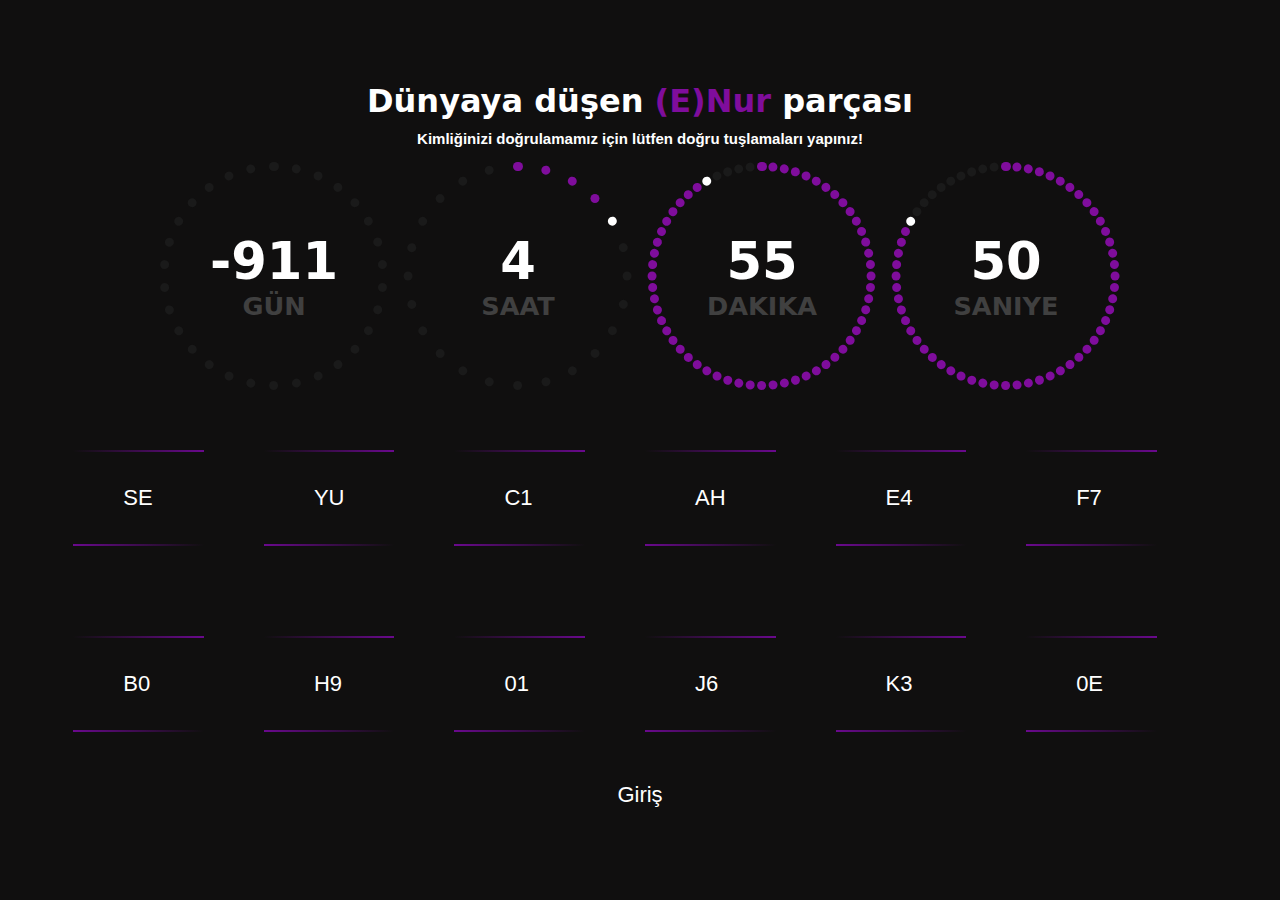
==== index.html @ 700c11e4 "Add files via upload" ====
<!DOCTYPE html>
<html lang="en">
<head>
  <meta charset="UTF-8">
  <meta name="viewport" content="width=device-width, initial-scale=1.0">
  <title>Özel Terminal</title>
  <link rel="stylesheet" href="style.css">
</head>
<body>
<div class="sayfa">
<div class="sayac"> 
    <div class="yazilar">
        <h1>Dünyaya düşen  <span>(E)Nur</span> parçası</h1>
        <h2>Kimliğinizi doğrulamamız için lütfen doğru tuşlamaları yapınız!</h2>
    </div>
    <div class="countdown" data-target-date="2024-01-28 00:00:00"></div>
</div>
<div class="terminal" id="terminal">

    <div class="terminal-border" id="terminal">
        <div class="btn-matrix">
            <a href="#"onclick="event.preventDefault();"><span></span><span></span><span></span><span></span> <button class="btn" onclick="appendToCommand(this, 'SE')">SE</button> </a>
            <a href="#"onclick="event.preventDefault();"><span></span><span></span><span></span><span></span> <button class="btn" onclick="appendToCommand(this, 'YU')">YU</button> </a>
            <a href="#"onclick="event.preventDefault();"><span></span><span></span><span></span><span></span> <button class="btn" onclick="appendToCommand(this, 'C1')">C1</button> </a>
            <a href="#"onclick="event.preventDefault();"><span></span><span></span><span></span><span></span> <button class="btn" onclick="appendToCommand(this, 'AH')">AH</button> </a>
            <a href="#"onclick="event.preventDefault();"><span></span><span></span><span></span><span></span> <button class="btn" onclick="appendToCommand(this, 'E4')">E4</button> </a>
            <a href="#"onclick="event.preventDefault();"><span></span><span></span><span></span><span></span> <button class="btn" onclick="appendToCommand(this, 'F7')">F7</button> </a>
            <a href="#"onclick="event.preventDefault();"><span></span><span></span><span></span><span></span> <button class="btn" onclick="appendToCommand(this, 'B0')">B0</button> </a>
            <a href="#"onclick="event.preventDefault();"><span></span><span></span><span></span><span></span> <button class="btn" onclick="appendToCommand(this, 'H9')">H9</button> </a>
            <a href="#"onclick="event.preventDefault();"><span></span><span></span><span></span><span></span> <button class="btn" onclick="appendToCommand(this, '01')">01</button> </a>
            <a href="#"onclick="event.preventDefault();"><span></span><span></span><span></span><span></span> <button class="btn" onclick="appendToCommand(this, 'J6')">J6</button> </a>
            <a href="#"onclick="event.preventDefault();"><span></span><span></span><span></span><span></span> <button class="btn" onclick="appendToCommand(this, 'K3')">K3</button> </a>
            <a href="#"onclick="event.preventDefault();"><span></span><span></span><span></span><span></span> <button class="btn" onclick="appendToCommand(this, '0E')">0E</button> </a>
        </div>
      </div>
     <button class="btn" id="btn1" onclick="handleCommand()">Giriş</button>
    <p id="message"></p>
  </div>
  <div id="newContent" style="display: none;">
    <!-- Yeni içerik buraya eklenecek -->
    <h1>Yeni İçerik</h1>
    <p>Hoş geldiniz! Yeni içeriği buraya ekleyebilirsiniz.</p>
  </div>
</div>
  <script src="app.js"></script>
  <audio id="clickSound" src="butonses.mp3"></audio>
  <audio id="backgroundMusic" src="arkaplanmusic.mp3" loop ></audio>


</body>
</html>
---- style.css ----
.countdown{
  --number-color: hsl(0 0% 100%);
  --text-color: hsl(0 0% 25%);
  --dot-color: hsl(0 0% 10%);
  --dot-color-remaining: hsl(288, 85%, 33%);
  --dot-color-active: hsl(0 0% 100%);
  font-family: system-ui, sans-serif;
  display: grid;
  grid-template-columns: repeat(4, 1fr);
  gap: 1rem;
  width: min(60rem, 100%);
  margin-inline: auto;
  container: inline-size;
  > .part {
    aspect-ratio: 1/1;
    display: grid;
    place-items: center;
    > .remaining {
      grid-area: 1/1;
      color: hsl(0 0% 100%);
      display: grid;
      text-align: center;
      font-size: 4cqi;
      >.number {
        color: var(--number-color);
      }
      >.text {
        color: var(--text-color);
        text-transform: uppercase;
        font-size: 0.5em;
      }
    }
    > .dot-container {
      grid-area: 1/1;
      height: 100%;
      width: 4%;
      rotate: calc(360deg / var(--dots) * var(--dot-idx));
      > .dot {
        width: 100%;
        aspect-ratio: 1/1;
        background-color: var(--dot-color);
        border-radius: 50%;
        transition: background-color .25s;
        &[data-active=true]{
          background-color: var(--dot-color-remaining);
          &[data-lastactive=true]{
            background-color: var(--dot-color-active);
          }
        }
      }
    }
  }
}

* { box-sizing: border-box }
html, body { height: 100% }
body {
  margin: 0;
  padding: 2rem;
  background-color: hsl(0, 3%, 6%);
  display: grid;
  gap: 1rem;
    justify-content: center;
    align-items: center;
    height: 100vh;
    font-family: 'Raleway', sans-serif;
    font-weight: bold;
    overflow: hidden;
}
h1 {
  font-family: system-ui, sans-serif;
  color: hsl(0 0% 100%);
  text-align: center;
  >span:last-of-type{
    color: hsl(288, 85%, 33%)
  }
}
@import url('https://fonts.googleapis.com/css2?family=Raleway:wght@400;700&display=swap');
*{
    margin: 0;
    padding: 0;
    box-sizing: border-box;
}
a{
    position: relative;
    display: inline-block;
    padding: 25px 30px;
    margin: 40px 0;
    color: #6a098d;
    text-decoration: none;
    text-transform: uppercase;
    transition: 0.5s;
    letter-spacing: 4px;
    overflow: hidden;
    margin-right: 50px;
   
}
a:hover{
    background: #6a098d;
    color: #6a098d;
    box-shadow: 0 0 5px #6a098d,
                0 0 25px #6a098d,
                0 0 50px #6a098d,
                0 0 200px #6a098d;
     -webkit-box-reflect:below 1px linear-gradient(transparent, #0005);
}
a span{
    position: absolute;
    display: block;
}
a span:nth-child(1){
    top: 0;
    left: 0;
    width: 100%;
    height: 2px;
    background: linear-gradient(90deg,transparent,#6a098d);
    animation: animate1 1s linear infinite;
}
@keyframes animate1{
    0%{
        left: -100%;
    }
    50%,100%{
        left: 100%;
    }
}
a span:nth-child(2){
    top: -100%;
    right: 0;
    width: 2px;
    height: 100%;
    background: linear-gradient(180deg,transparent,#6a098d);
    animation: animate2 1s linear infinite;
    animation-delay: 0.25s;
}
@keyframes animate2{
    0%{
        top: -100%;
    }
    50%,100%{
        top: 100%;
    }
}
a span:nth-child(3){
    bottom: 0;
    right: 0;
    width: 100%;
    height: 2px;
    background: linear-gradient(270deg,transparent,#6a098d);
    animation: animate3 1s linear infinite;
    animation-delay: 0.50s;
}
@keyframes animate3{
    0%{
        right: -100%;
    }
    50%,100%{
        right: 100%;
    }
}


a span:nth-child(4){
    bottom: -100%;
    left: 0;
    width: 2px;
    height: 100%;
    background: linear-gradient(360deg,transparent,#6a098d);
    animation: animate4 1s linear infinite;
    animation-delay: 0.75s;
}
@keyframes animate4{
    0%{
        bottom: -100%;
    }
    50%,100%{
        bottom: 100%;
    }
}
.btn-matrix {
    display: grid;
    grid-template-columns: repeat(6, 1fr); /* Buton sütun sayısını 6 olarak değiştirdik */
    gap: 10px;
    margin-top: 20px;
  }
  
.btn {
    background-color: transparent;
    padding: 10px 20px;
    font-size: 22px;
    border: none;
    border-radius: 5px;
    cursor: pointer;
    color: white;
    width: 100%;
    text-align: center;
    width: auto;
  }
#btn1{
    display: block;
    margin: 0 auto;
    text-align: center;
}
.btn.clicked {
  background-color: #55146c; /* Tıklandığında rengi değiştir */
  color: #ffffffc3; /* Tıklandığında metin rengini değiştir */
  transform: scale(2.2); /* Tıklandığında küçültme animasyonu ekledik */
  border-radius: 0%;
  text-align: center;

}
h2{
    color: white;
    text-align: center;
    padding-bottom: 15px;
    padding-top: 10px;
    font-size: 15px;
    
}
.Sayfa{

    grid-template-columns: 1fr 1fr;
}
.terminal.flicker-effect {
    animation: flicker-animation 0.1s infinite alternate;
  }
  
  @keyframes flicker-animation {
    0%, 100% {
      opacity: 1;
      transform: translate(0);
    }
    50% {
      opacity: 0.8;
      transform: translate(2px, 2px);
    }
  }
  .fade-in-out {
    animation: fade-in-out-animation 0.1s ease-in-out;
  }

  @keyframes fade-in-out-animation {
    0%, 100% {
      opacity: 1;
    }
    50% {
      opacity: 0;
    }
  }
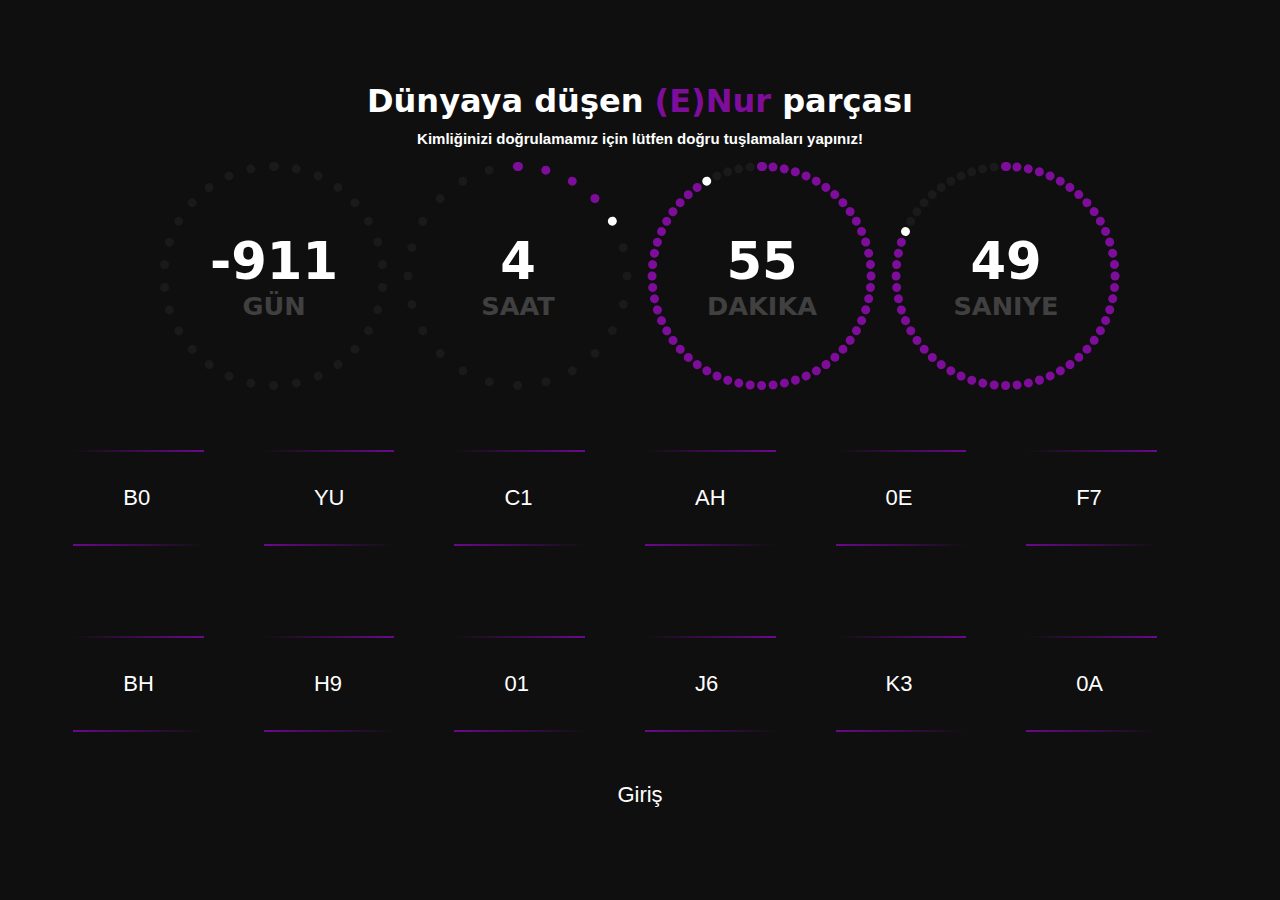
==== commit 0e031a7b: "Add files via upload" ====
--- a/index.html
+++ b/index.html
@@ -3,8 +3,9 @@
 <head>
   <meta charset="UTF-8">
   <meta name="viewport" content="width=device-width, initial-scale=1.0">
-  <title>Özel Terminal</title>
+  <title>Giriş Panel</title>
   <link rel="stylesheet" href="style.css">
+  <link rel="icon" type="image/png" href="morkalp.png">
 </head>
 <body>
 <div class="sayfa">
@@ -19,18 +20,18 @@
 
     <div class="terminal-border" id="terminal">
         <div class="btn-matrix">
-            <a href="#"onclick="event.preventDefault();"><span></span><span></span><span></span><span></span> <button class="btn" onclick="appendToCommand(this, 'SE')">SE</button> </a>
+            <a href="#"onclick="event.preventDefault();"><span></span><span></span><span></span><span></span> <button class="btn" onclick="appendToCommand(this, 'B0')">B0</button> </a>
             <a href="#"onclick="event.preventDefault();"><span></span><span></span><span></span><span></span> <button class="btn" onclick="appendToCommand(this, 'YU')">YU</button> </a>
             <a href="#"onclick="event.preventDefault();"><span></span><span></span><span></span><span></span> <button class="btn" onclick="appendToCommand(this, 'C1')">C1</button> </a>
             <a href="#"onclick="event.preventDefault();"><span></span><span></span><span></span><span></span> <button class="btn" onclick="appendToCommand(this, 'AH')">AH</button> </a>
-            <a href="#"onclick="event.preventDefault();"><span></span><span></span><span></span><span></span> <button class="btn" onclick="appendToCommand(this, 'E4')">E4</button> </a>
+            <a href="#"onclick="event.preventDefault();"><span></span><span></span><span></span><span></span> <button class="btn" onclick="appendToCommand(this, '0E')">0E</button> </a>
             <a href="#"onclick="event.preventDefault();"><span></span><span></span><span></span><span></span> <button class="btn" onclick="appendToCommand(this, 'F7')">F7</button> </a>
-            <a href="#"onclick="event.preventDefault();"><span></span><span></span><span></span><span></span> <button class="btn" onclick="appendToCommand(this, 'B0')">B0</button> </a>
+            <a href="#"onclick="event.preventDefault();"><span></span><span></span><span></span><span></span> <button class="btn" onclick="appendToCommand(this, 'BH')">BH</button> </a>
             <a href="#"onclick="event.preventDefault();"><span></span><span></span><span></span><span></span> <button class="btn" onclick="appendToCommand(this, 'H9')">H9</button> </a>
             <a href="#"onclick="event.preventDefault();"><span></span><span></span><span></span><span></span> <button class="btn" onclick="appendToCommand(this, '01')">01</button> </a>
             <a href="#"onclick="event.preventDefault();"><span></span><span></span><span></span><span></span> <button class="btn" onclick="appendToCommand(this, 'J6')">J6</button> </a>
             <a href="#"onclick="event.preventDefault();"><span></span><span></span><span></span><span></span> <button class="btn" onclick="appendToCommand(this, 'K3')">K3</button> </a>
-            <a href="#"onclick="event.preventDefault();"><span></span><span></span><span></span><span></span> <button class="btn" onclick="appendToCommand(this, '0E')">0E</button> </a>
+            <a href="#"onclick="event.preventDefault();"><span></span><span></span><span></span><span></span> <button class="btn" onclick="appendToCommand(this, '0A')">0A</button> </a>
         </div>
       </div>
      <button class="btn" id="btn1" onclick="handleCommand()">Giriş</button>
@@ -43,8 +44,10 @@
   </div>
 </div>
   <script src="app.js"></script>
-  <audio id="clickSound" src="butonses.mp3"></audio>
+  <audio id="clickSound" src="click.mp3"></audio>
   <audio id="backgroundMusic" src="arkaplanmusic.mp3" loop ></audio>
+  <audio id="successAudio" src="basarili.mp3"></audio>
+  <audio id="errorAudio" src="basarisiz.mp3"></audio>
 
 
 </body>
--- a/style.css
+++ b/style.css
@@ -65,7 +65,7 @@
     height: 100vh;
     font-family: 'Raleway', sans-serif;
     font-weight: bold;
-    overflow: hidden;
+    overflow: auto;
 }
 h1 {
   font-family: system-ui, sans-serif;
@@ -246,4 +246,25 @@
     50% {
       opacity: 0;
     }
+  }
+  @media (max-width: 1200px) {
+    .btn-matrix {
+      grid-template-columns: repeat(3, 1fr);
+    }
+  
+  }
+  
+  @media (max-width: 850px) {
+    .btn-matrix {
+      grid-template-columns: repeat(2, 1fr);
+    }
+  
+  }
+  
+  @media (max-width: 540px) {
+    .btn-matrix {
+      grid-template-columns: repeat(1, 1fr);
+      margin-top: 20px;
+      text-align: center;
+    }
   }